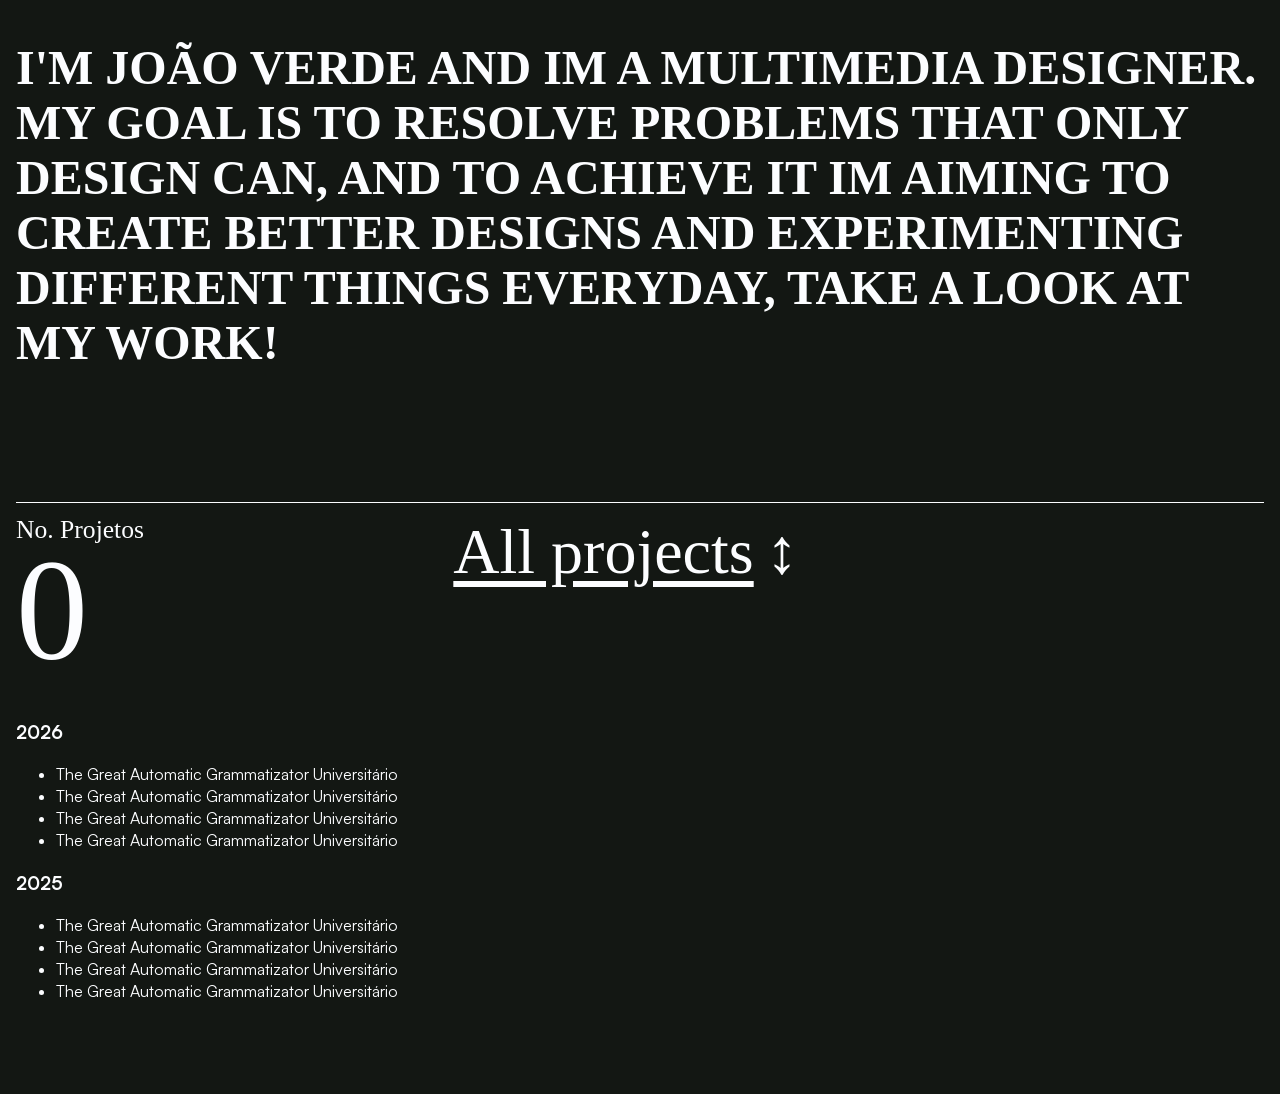
==== index.html @ 36b4adee "adicionar filtro e styles da pagina" ====
<!DOCTYPE html>
<html lang="en">
<head>
    <meta charset="UTF-8">
    <meta name="viewport" content="width=device-width, initial-scale=1.0">
    <title>João Verde</title>
    <script src="js/head.js"></script>
</head>
<body>
    <div data-component="header"></div>

    <main>
        <section class="hero">
            <h1 class="hero-title">
                I'M JOÃO VERDE AND IM A MULTIMEDIA DESIGNER. MY GOAL IS TO RESOLVE PROBLEMS THAT ONLY DESIGN CAN, AND TO ACHIEVE IT IM AIMING TO CREATE BETTER DESIGNS AND EXPERIMENTING DIFFERENT THINGS EVERYDAY, TAKE A LOOK AT MY WORK!
            </h1>
        </section>
        <section class="projects-section">
         

            <div class="projects-grid" data-project-grid></div>

               <header class="projects-header">
                <div class="project-stats">
                    <span class="stats-label">No. Projetos</span>
                    <span class="stats-number" data-project-count>0</span>
                </div>
                <div class="projects-filter">
                    <button class="filter-toggle" type="button" aria-expanded="false" aria-controls="project-filters">
                        <span data-filter-label>All projects</span>
                        <span data-filter-icon aria-hidden="true">↕</span>
                    </button>
                    <div class="filter-options" id="project-filters" aria-hidden="true"></div>
                </div>
            </header>
            
            <div class="projects-list">
                <div class="year-group">
                    <h3 class="year-title">2026</h3>
                    <ul class="projects-list-items">
                        <li class="project-item">
                            <span class="project-name">The Great Automatic Grammatizator</span>
                            <span class="project-category">Universitário</span>
                        </li>
                        <li class="project-item">
                            <span class="project-name">The Great Automatic Grammatizator</span>
                            <span class="project-category">Universitário</span>
                        </li>
                        <li class="project-item">
                            <span class="project-name">The Great Automatic Grammatizator</span>
                            <span class="project-category">Universitário</span>
                        </li>
                        <li class="project-item">
                            <span class="project-name">The Great Automatic Grammatizator</span>
                            <span class="project-category">Universitário</span>
                        </li>
                    </ul>
                </div>
                <div class="year-group">
                    <h3 class="year-title">2025</h3>
                    <ul class="projects-list-items">
                        <li class="project-item">
                            <span class="project-name">The Great Automatic Grammatizator</span>
                            <span class="project-category">Universitário</span>
                        </li>
                        <li class="project-item">
                            <span class="project-name">The Great Automatic Grammatizator</span>
                            <span class="project-category">Universitário</span>
                        </li>
                        <li class="project-item">
                            <span class="project-name">The Great Automatic Grammatizator</span>
                            <span class="project-category">Universitário</span>
                        </li>
                        <li class="project-item">
                            <span class="project-name">The Great Automatic Grammatizator</span>
                            <span class="project-category">Universitário</span>
                        </li>
                    </ul>
                </div>
            </div>
        </section>

    </main>
    <div data-component="footer"></div>

    <script type="module" src="js/js_import.js"></script>
</body>
</html>
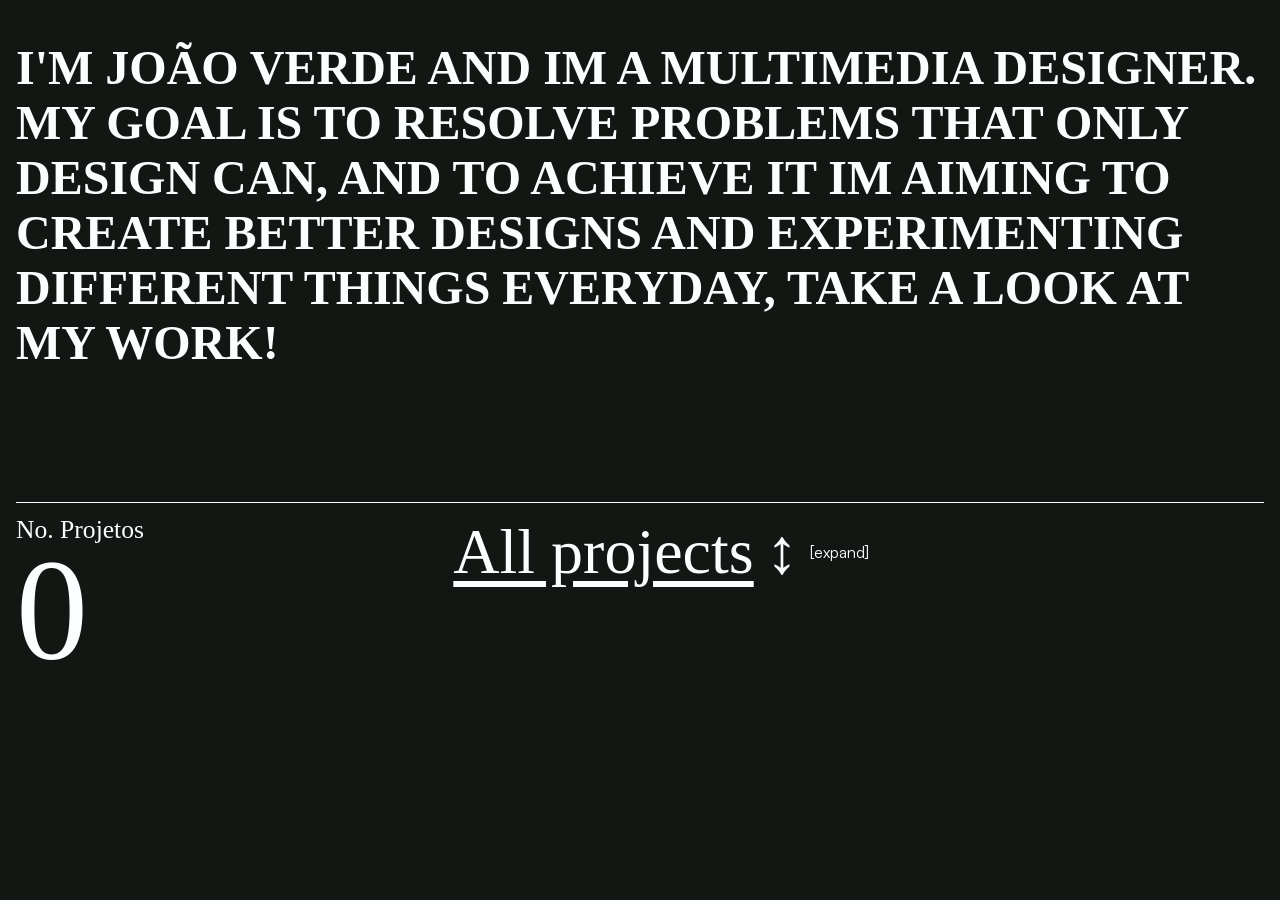
==== commit 8de07667: "adjustments" ====
--- a/index.html
+++ b/index.html
@@ -16,11 +16,8 @@
             </h1>
         </section>
         <section class="projects-section">
-         
-
             <div class="projects-grid" data-project-grid></div>
-
-               <header class="projects-header">
+            <header class="projects-header">
                 <div class="project-stats">
                     <span class="stats-label">No. Projetos</span>
                     <span class="stats-number" data-project-count>0</span>
@@ -29,55 +26,13 @@
                     <button class="filter-toggle" type="button" aria-expanded="false" aria-controls="project-filters">
                         <span data-filter-label>All projects</span>
                         <span data-filter-icon aria-hidden="true">↕</span>
+                        <span class="expand-icon" data-filter-icon aria-hidden="true">[expand]</span>
                     </button>
                     <div class="filter-options" id="project-filters" aria-hidden="true"></div>
                 </div>
             </header>
-            
-            <div class="projects-list">
-                <div class="year-group">
-                    <h3 class="year-title">2026</h3>
-                    <ul class="projects-list-items">
-                        <li class="project-item">
-                            <span class="project-name">The Great Automatic Grammatizator</span>
-                            <span class="project-category">Universitário</span>
-                        </li>
-                        <li class="project-item">
-                            <span class="project-name">The Great Automatic Grammatizator</span>
-                            <span class="project-category">Universitário</span>
-                        </li>
-                        <li class="project-item">
-                            <span class="project-name">The Great Automatic Grammatizator</span>
-                            <span class="project-category">Universitário</span>
-                        </li>
-                        <li class="project-item">
-                            <span class="project-name">The Great Automatic Grammatizator</span>
-                            <span class="project-category">Universitário</span>
-                        </li>
-                    </ul>
-                </div>
-                <div class="year-group">
-                    <h3 class="year-title">2025</h3>
-                    <ul class="projects-list-items">
-                        <li class="project-item">
-                            <span class="project-name">The Great Automatic Grammatizator</span>
-                            <span class="project-category">Universitário</span>
-                        </li>
-                        <li class="project-item">
-                            <span class="project-name">The Great Automatic Grammatizator</span>
-                            <span class="project-category">Universitário</span>
-                        </li>
-                        <li class="project-item">
-                            <span class="project-name">The Great Automatic Grammatizator</span>
-                            <span class="project-category">Universitário</span>
-                        </li>
-                        <li class="project-item">
-                            <span class="project-name">The Great Automatic Grammatizator</span>
-                            <span class="project-category">Universitário</span>
-                        </li>
-                    </ul>
-                </div>
-            </div>
+
+            <div class="projects-list" data-project-list></div>
         </section>
 
     </main>
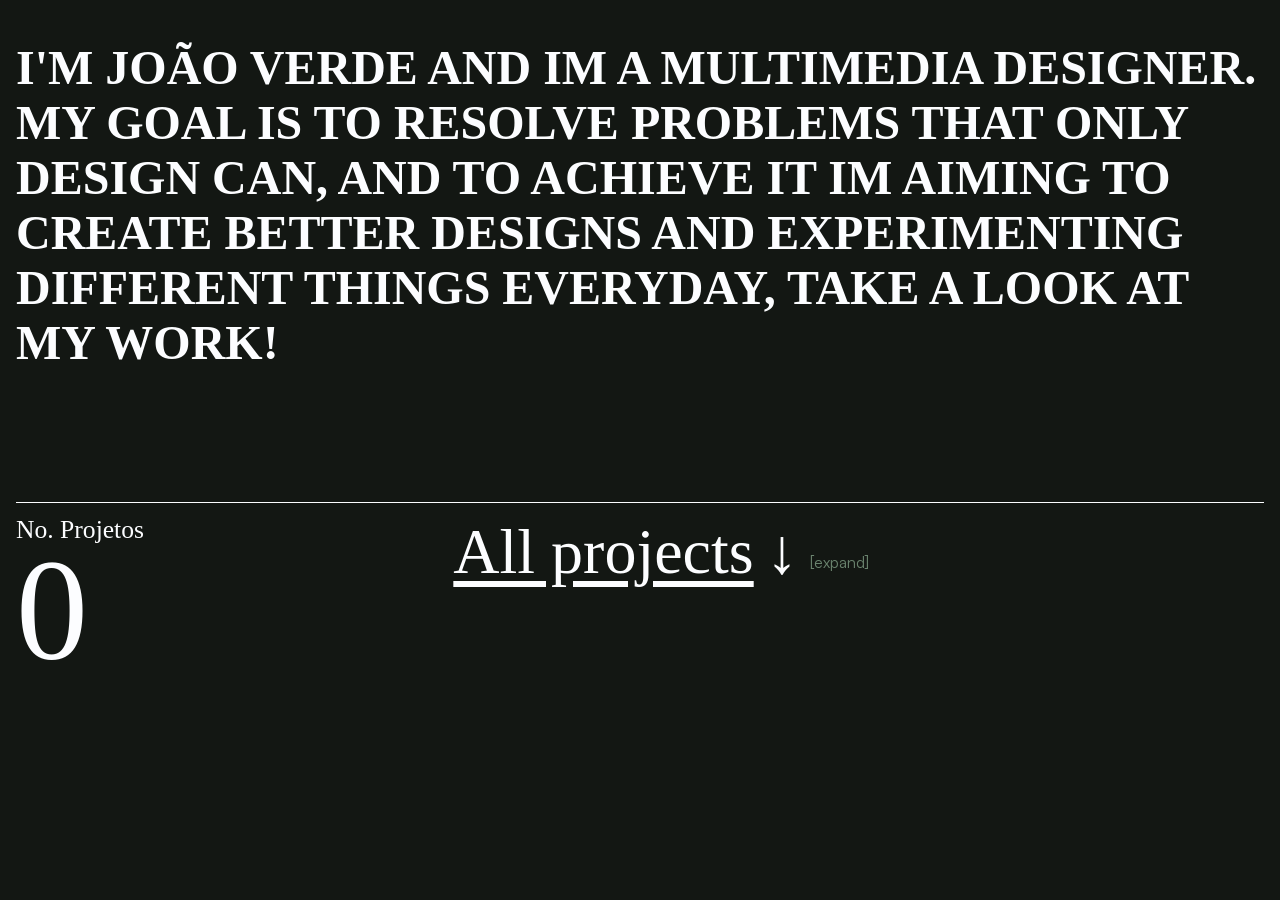
==== commit b542931b: "cursor + project-list" ====
--- a/index.html
+++ b/index.html
@@ -25,7 +25,7 @@
                 <div class="projects-filter">
                     <button class="filter-toggle" type="button" aria-expanded="false" aria-controls="project-filters">
                         <span data-filter-label>All projects</span>
-                        <span data-filter-icon aria-hidden="true">↕</span>
+                        <span data-filter-icon aria-hidden="true">↓</span>
                         <span class="expand-icon" data-filter-icon aria-hidden="true">[expand]</span>
                     </button>
                     <div class="filter-options" id="project-filters" aria-hidden="true"></div>
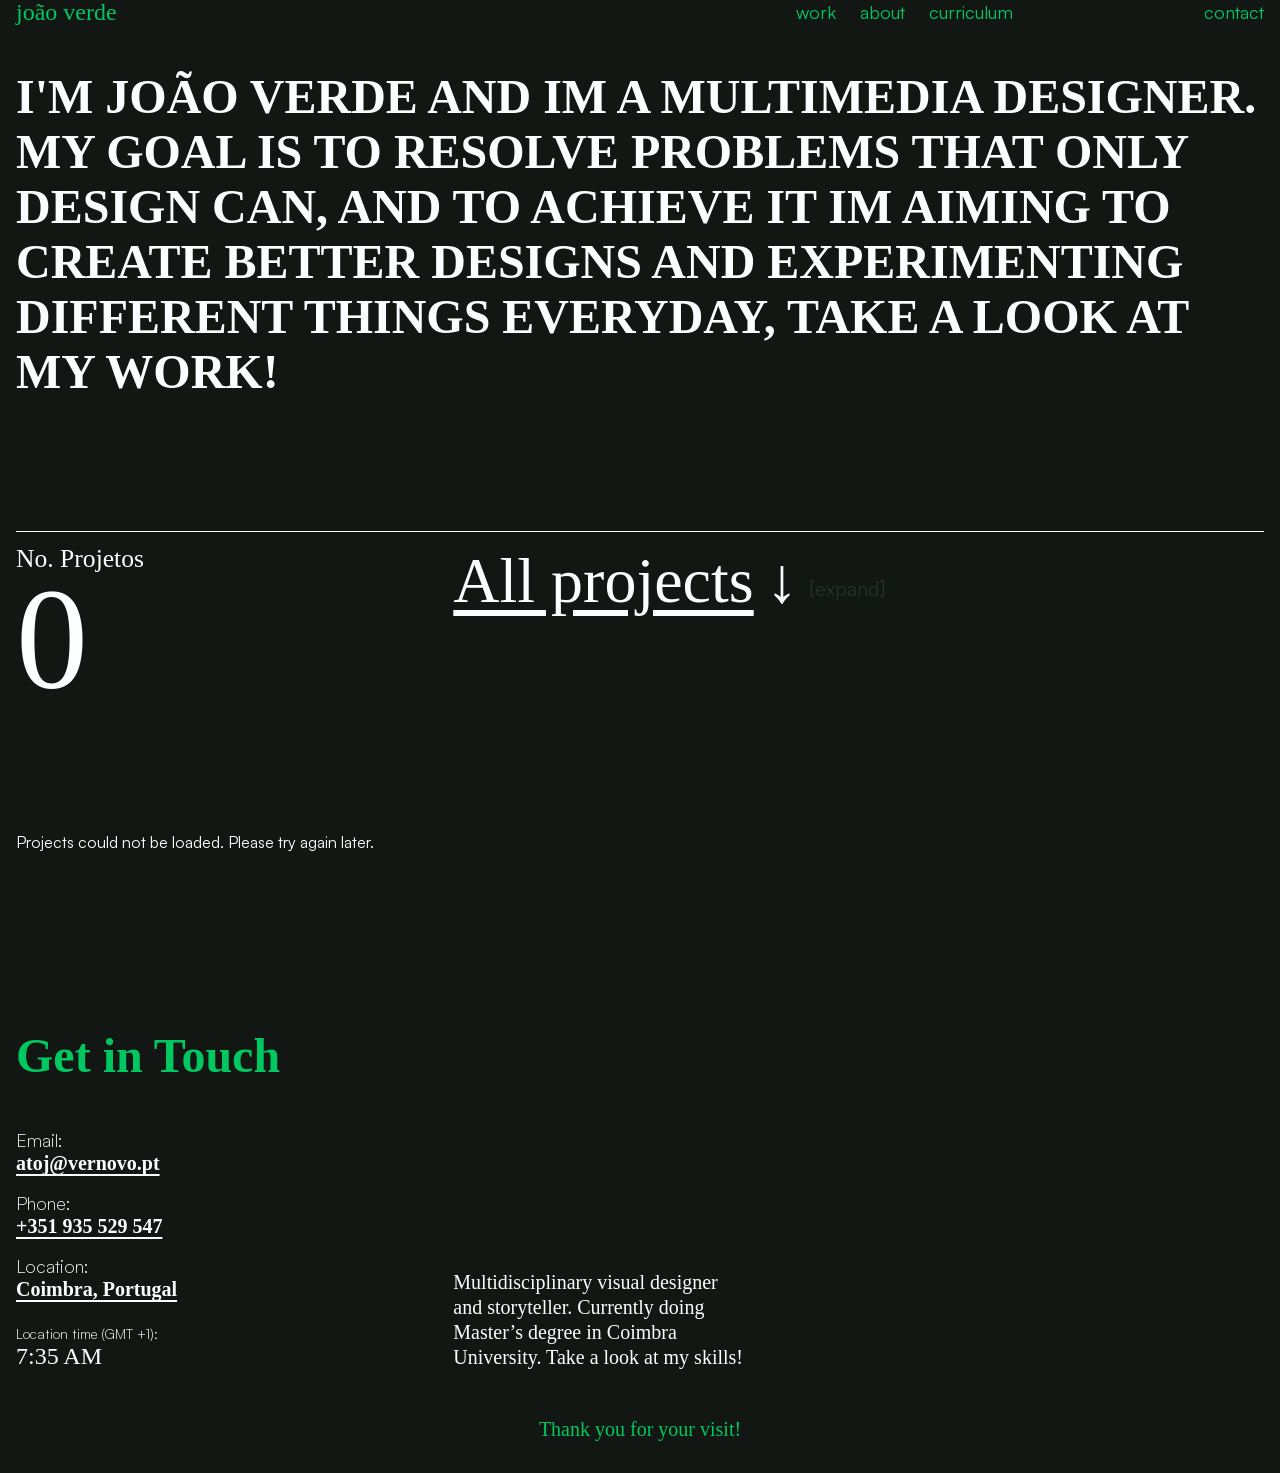
==== commit 25c51298: "page details" ====
--- a/index.html
+++ b/index.html
@@ -34,6 +34,60 @@
 
             <div class="projects-list" data-project-list></div>
         </section>
+        <template id="project-detail-template">
+            <article class="project-detail-page">
+                <nav class="topbar" aria-label="Project navigation">
+                    <button class="topbar__link project-detail-close" type="button">Close</button>
+                    <a class="topbar__link" href="#" data-project-website hidden>Open Website</a>
+                </nav>
+
+
+
+
+                
+                <div class="page">
+                    <header class="project-header">
+                        <h1 class="title project-detail-title"></h1>
+                        <div class="project-header__row">
+                            <div class="project-header__info">
+                                <p class="summary project-detail-summary"></p>
+                                <ul class="tags project-detail-tags"></ul>
+                            </div>
+                            <a class="btn project-detail-about" href="#project-detail-content">About Project +</a>
+                        </div>
+                    </header>
+
+                    <div class="media media--hero project-detail-hero"></div>
+
+                    <p class="statement statement--center project-detail-statement"></p>
+
+                    <div class="grid-2 project-detail-gallery">
+                        <template id="project-detail-image-template">
+                            <div class="media media--tall project-detail-media"></div>
+                        </template>
+                    </div>
+
+                    <p class="statement statement--left project-detail-statement"></p>
+
+                    <div class="grid-2">
+                        <div class="media media--tall project-detail-secondary-media"></div>
+                    </div>
+
+                    <section id="project-detail-content" class="project-detail-content">
+                        <h2 class="project-detail-content-title">About the project</h2>
+                        <p class="project-detail-description"></p>
+                    </section>
+
+                    <footer class="next">
+                        <p class="next__label">Next Project</p>
+                        <h2 class="title next-project-title"></h2>
+                        <p class="summary next-project-summary"></p>
+                        <ul class="tags next-project-tags"></ul>
+                    </footer>
+                </div>
+            </article>
+        </template>
+        <div data-project-detail aria-hidden="true"></div>
 
     </main>
     <div data-component="footer"></div>
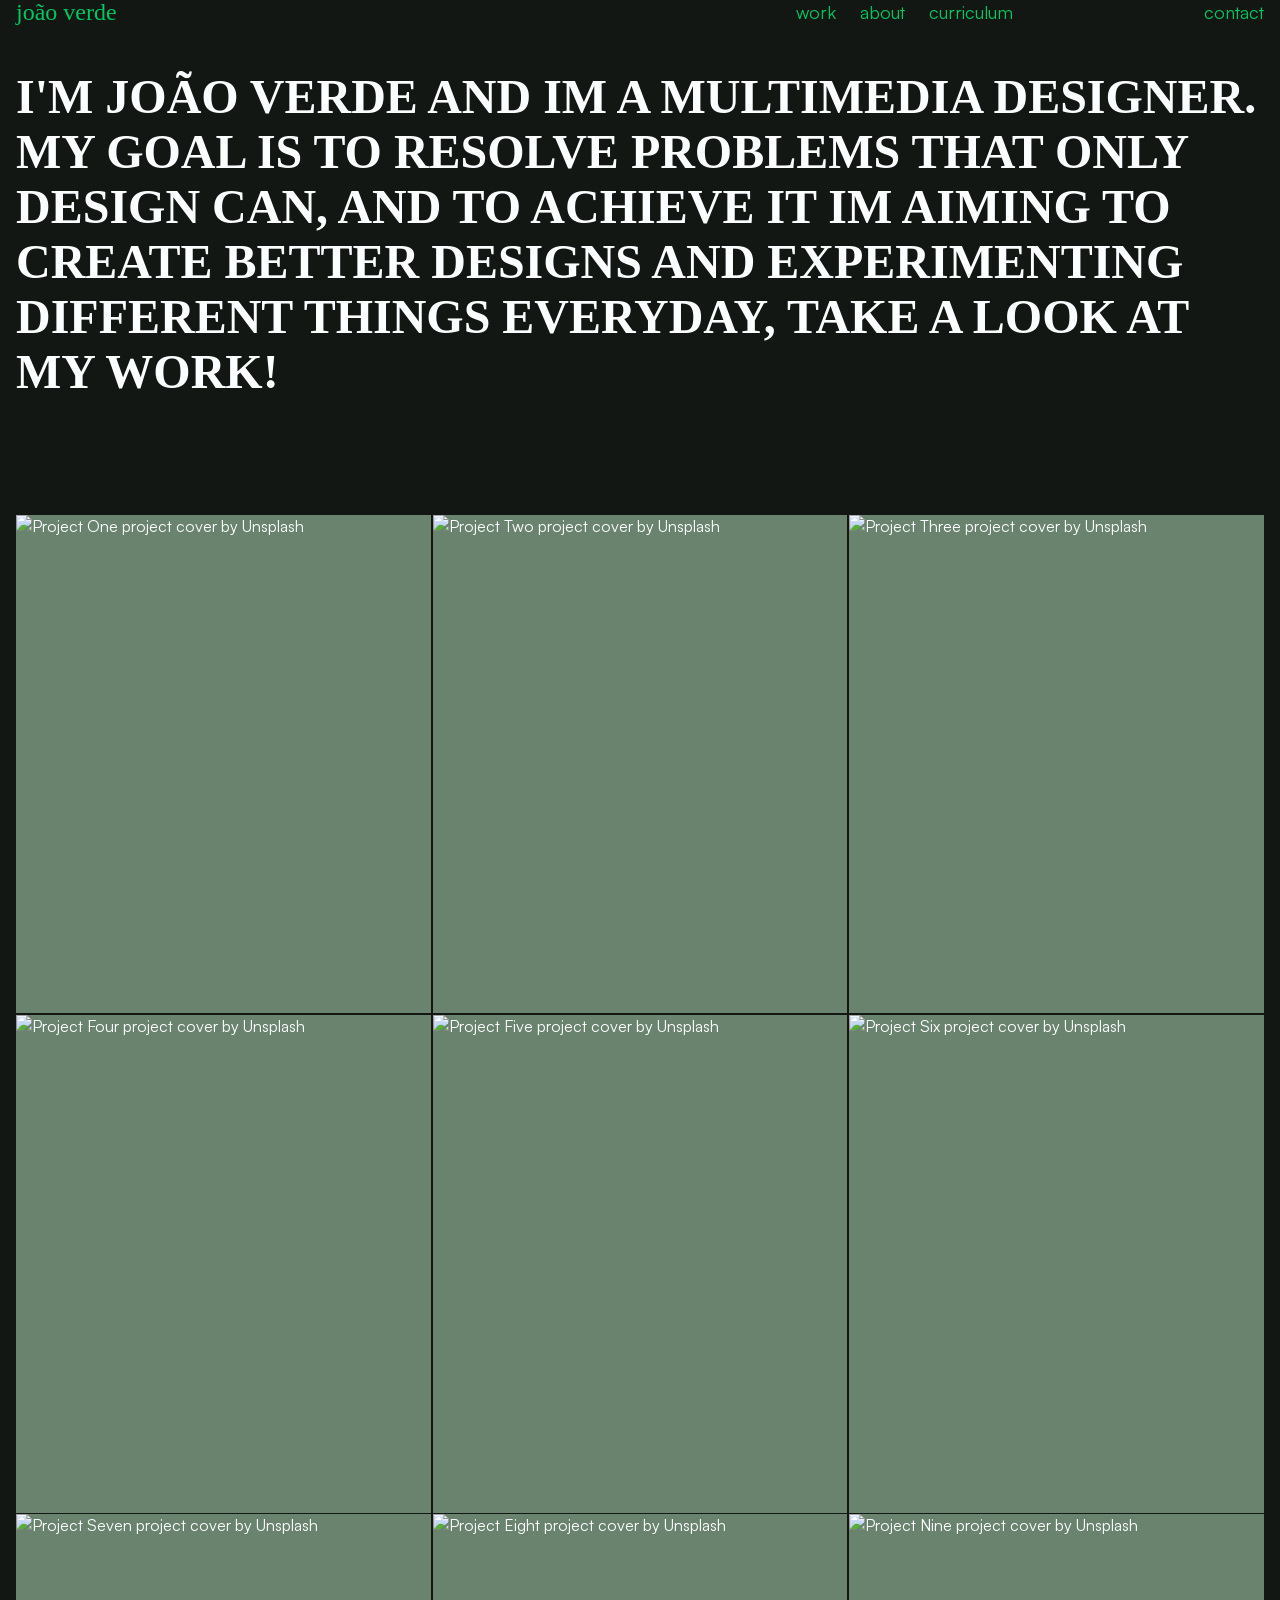
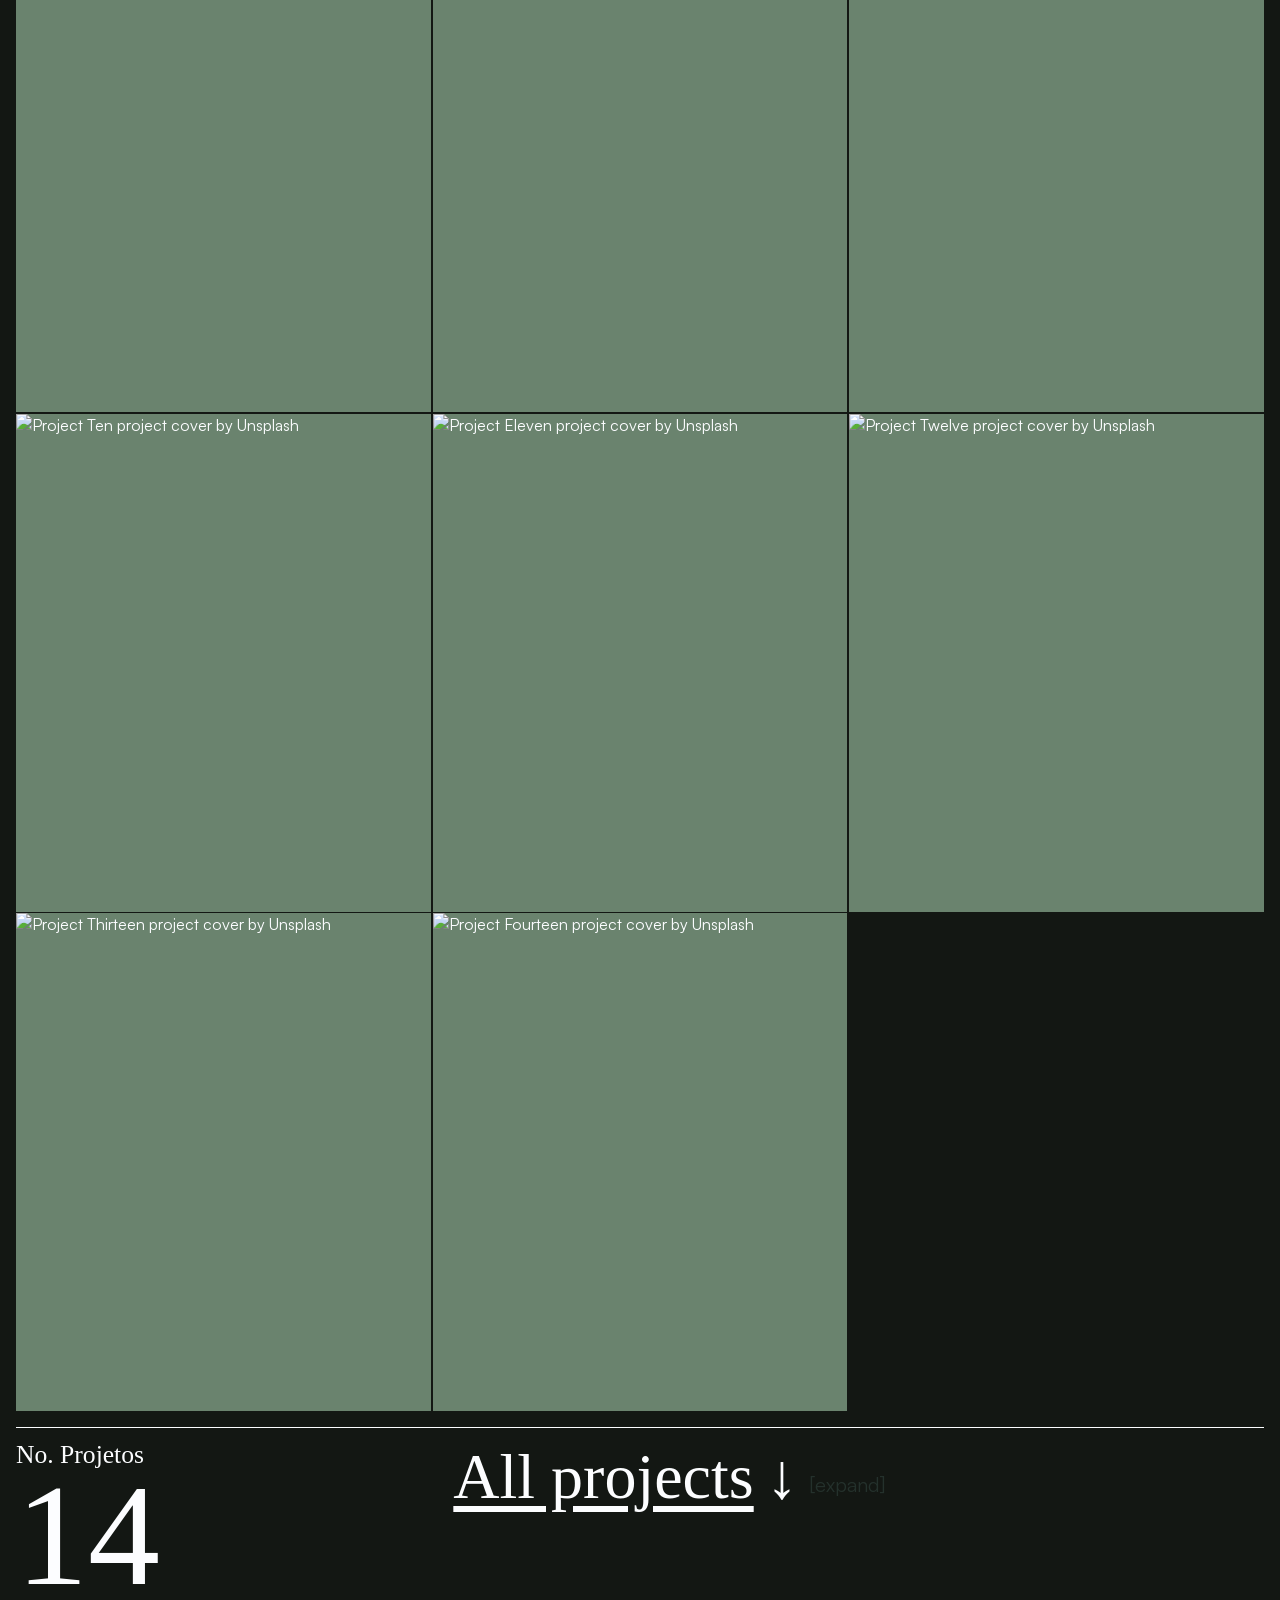
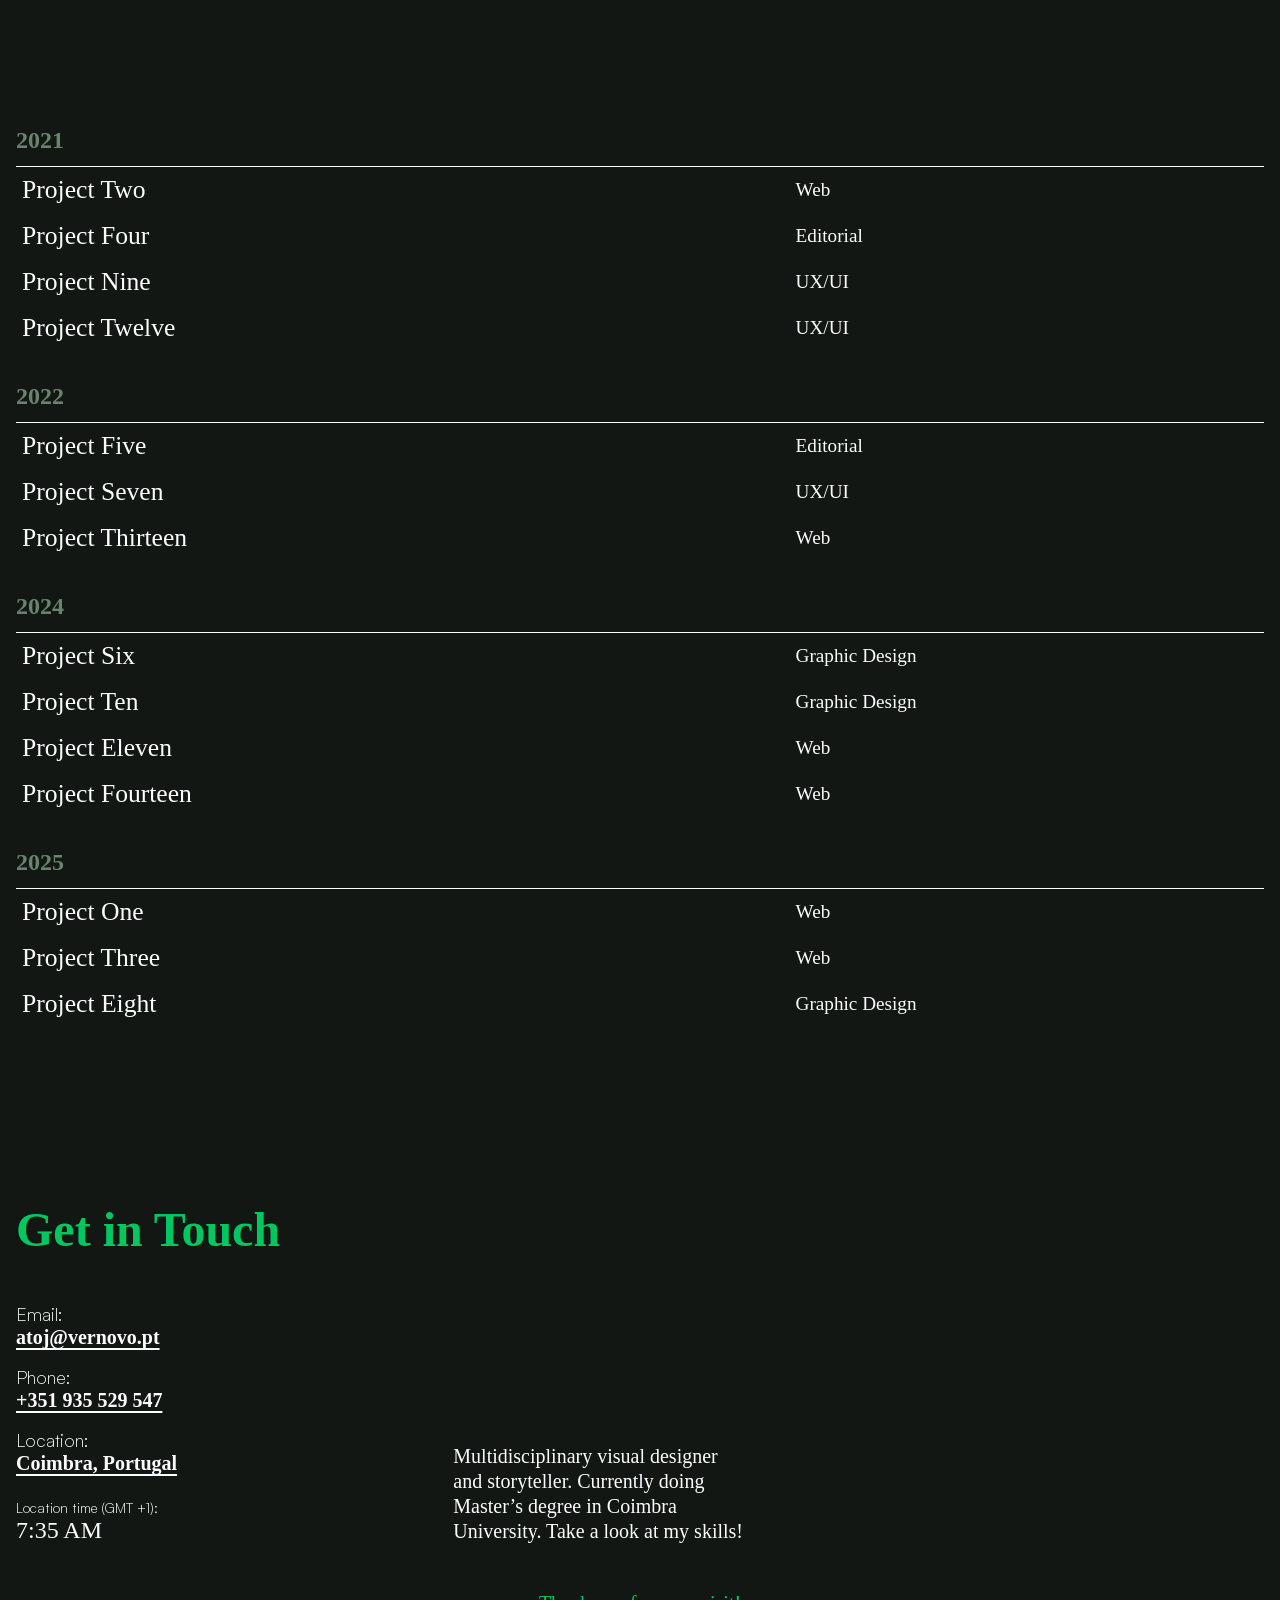
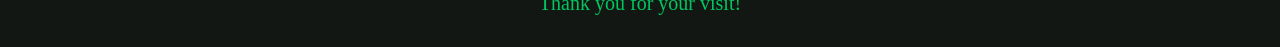
==== commit e20360bd: "about page implement" ====
--- a/index.html
+++ b/index.html
@@ -4,7 +4,7 @@
     <meta charset="UTF-8">
     <meta name="viewport" content="width=device-width, initial-scale=1.0">
     <title>João Verde</title>
-    <script src="js/head.js"></script>
+    <script type="module" src="js/head.js"></script>
 </head>
 <body>
     <div data-component="header"></div>
@@ -40,10 +40,6 @@
                     <button class="topbar__link project-detail-close" type="button">Close</button>
                     <a class="topbar__link" href="#" data-project-website hidden>Open Website</a>
                 </nav>
-
-
-
-
                 
                 <div class="page">
                     <header class="project-header">
@@ -53,9 +49,22 @@
                                 <p class="summary project-detail-summary"></p>
                                 <ul class="tags project-detail-tags"></ul>
                             </div>
-                            <a class="btn project-detail-about" href="#project-detail-content">About Project +</a>
                         </div>
                     </header>
+
+                    <button
+                        class="btn project-detail-about"
+                        type="button"
+                        aria-expanded="false"
+                        aria-controls="project-detail-content"
+                    >
+                        About Project +
+                    </button>
+
+                    <section id="project-detail-content" class="project-detail-content">
+                        <h2 class="project-detail-content-title">About the project</h2>
+                        <p class="project-detail-description"></p>
+                    </section>
 
                     <div class="media media--hero project-detail-hero"></div>
 
@@ -73,16 +82,16 @@
                         <div class="media media--tall project-detail-secondary-media"></div>
                     </div>
 
-                    <section id="project-detail-content" class="project-detail-content">
-                        <h2 class="project-detail-content-title">About the project</h2>
-                        <p class="project-detail-description"></p>
-                    </section>
-
-                    <footer class="next">
-                        <p class="next__label">Next Project</p>
+                    <footer class="next project-header">
+                        <p class="next__label">next project</p>
                         <h2 class="title next-project-title"></h2>
-                        <p class="summary next-project-summary"></p>
-                        <ul class="tags next-project-tags"></ul>
+                        <div class="project-header__row">
+                            <div class="project-header__info">
+                                <p class="summary next-project-summary"></p>
+                                <ul class="tags next-project-tags"></ul>
+                            </div>
+                            <button class="btn next-project-link" type="button">Next Project →</button>
+                        </div>
                     </footer>
                 </div>
             </article>
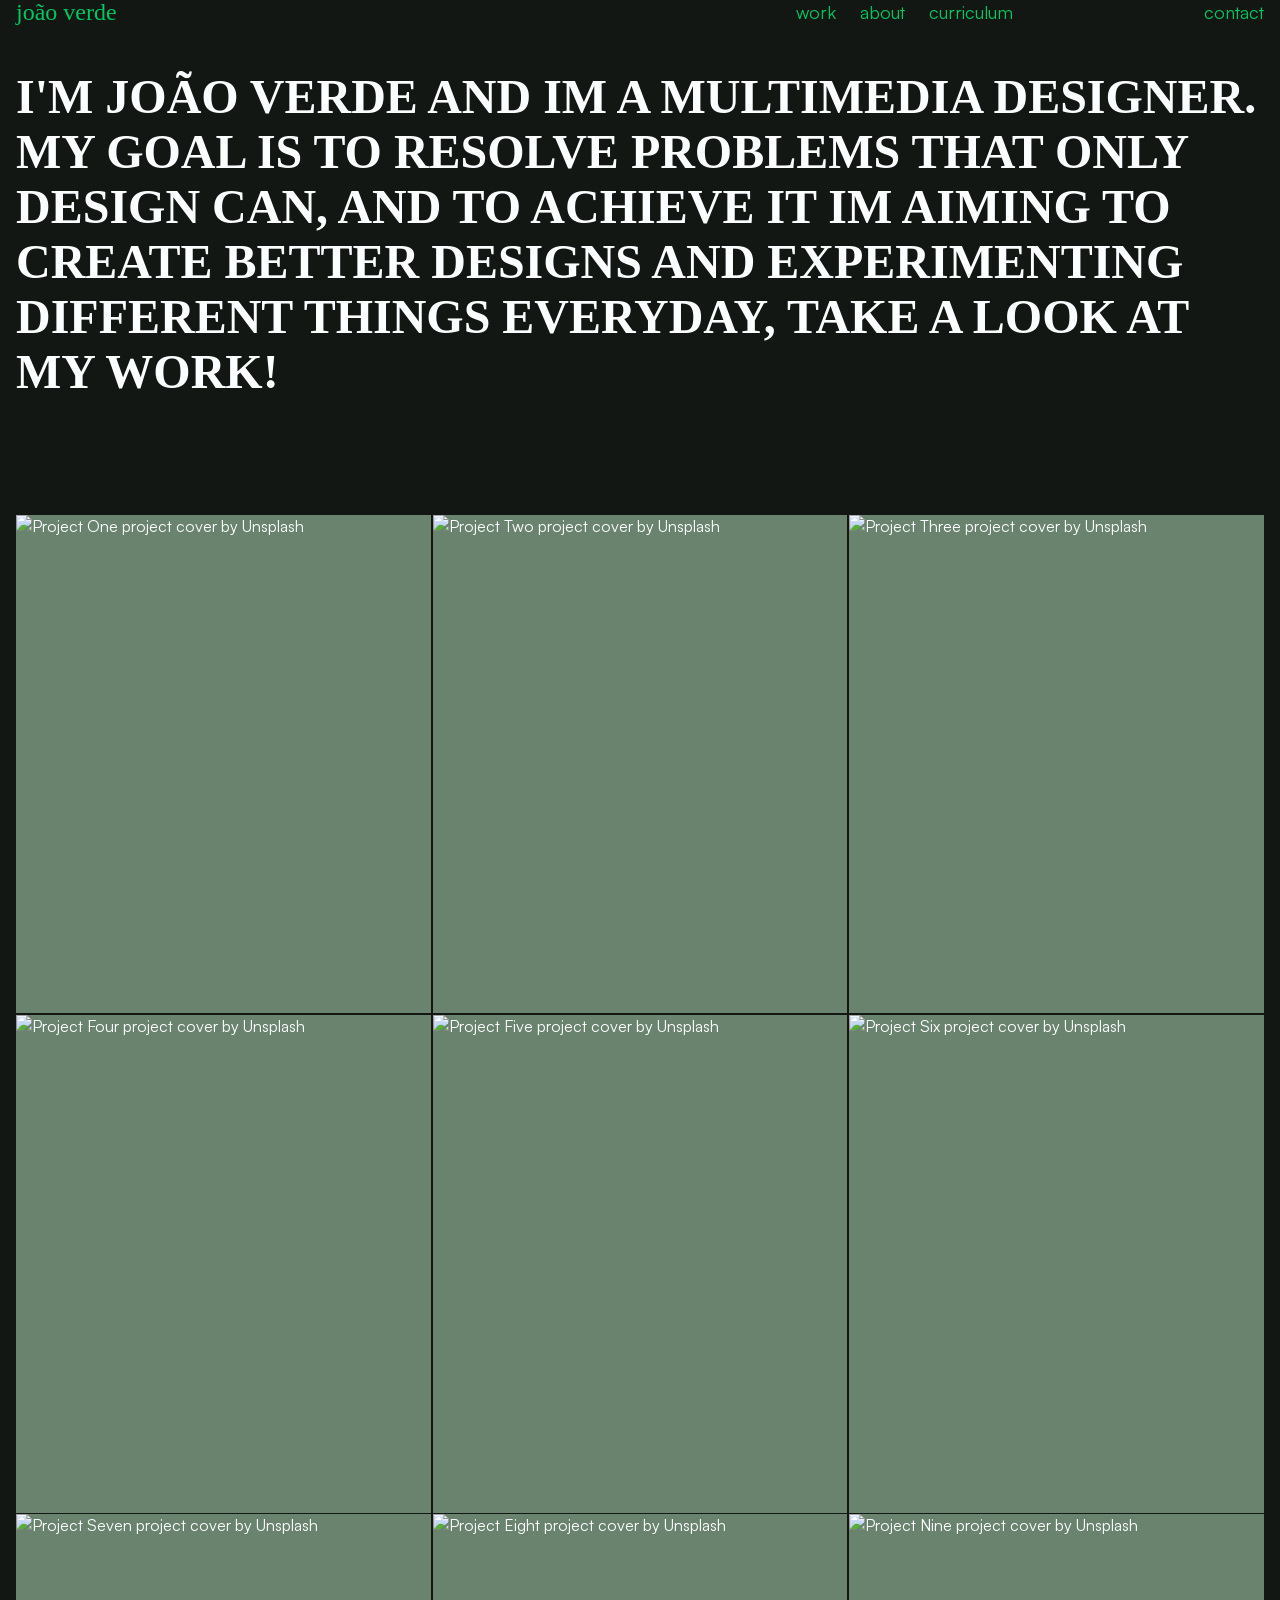
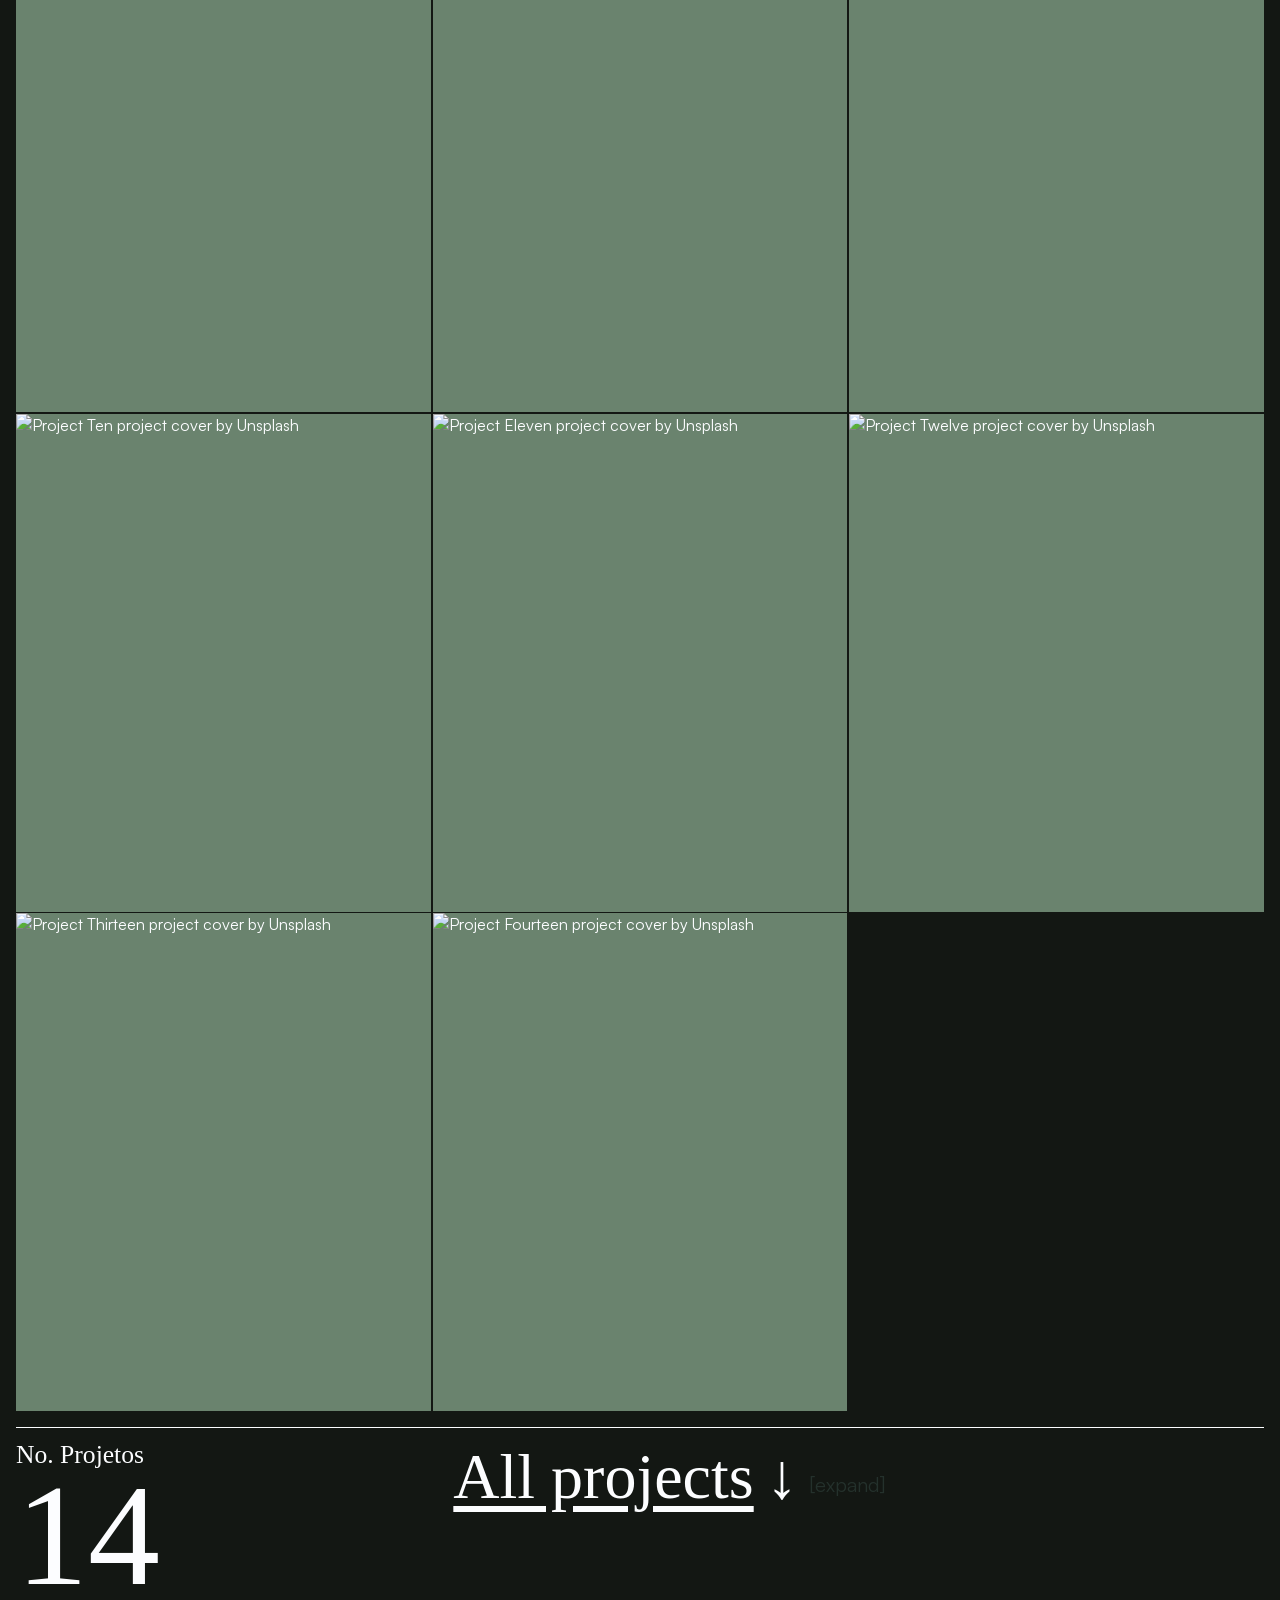
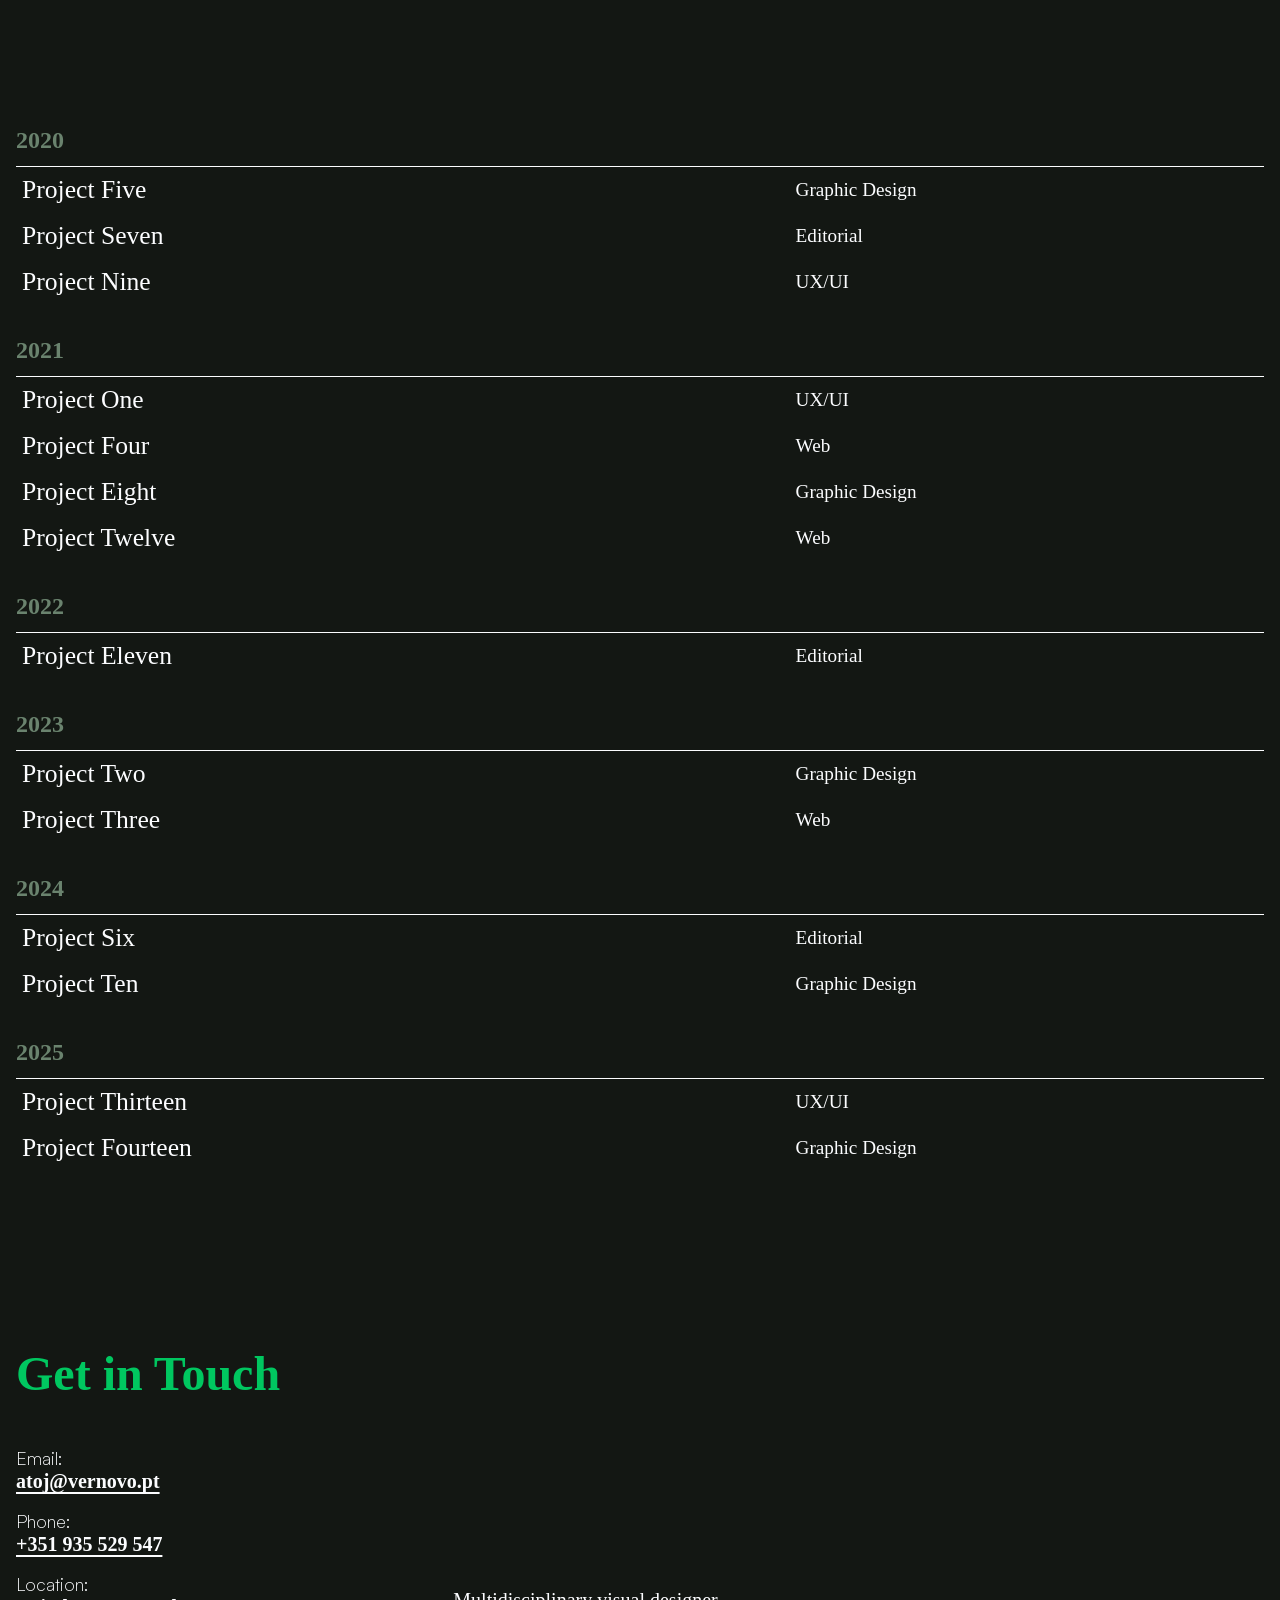
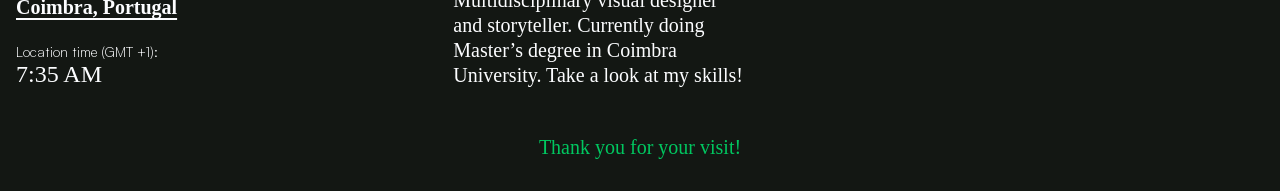
==== commit d9976bcc: "fixes" ====
--- a/index.html
+++ b/index.html
@@ -63,7 +63,7 @@
 
                     <section id="project-detail-content" class="project-detail-content">
                         <h2 class="project-detail-content-title">About the project</h2>
-                        <p class="project-detail-description"></p>
+                        <div class="project-detail-description"></div>
                     </section>
 
                     <div class="media media--hero project-detail-hero"></div>
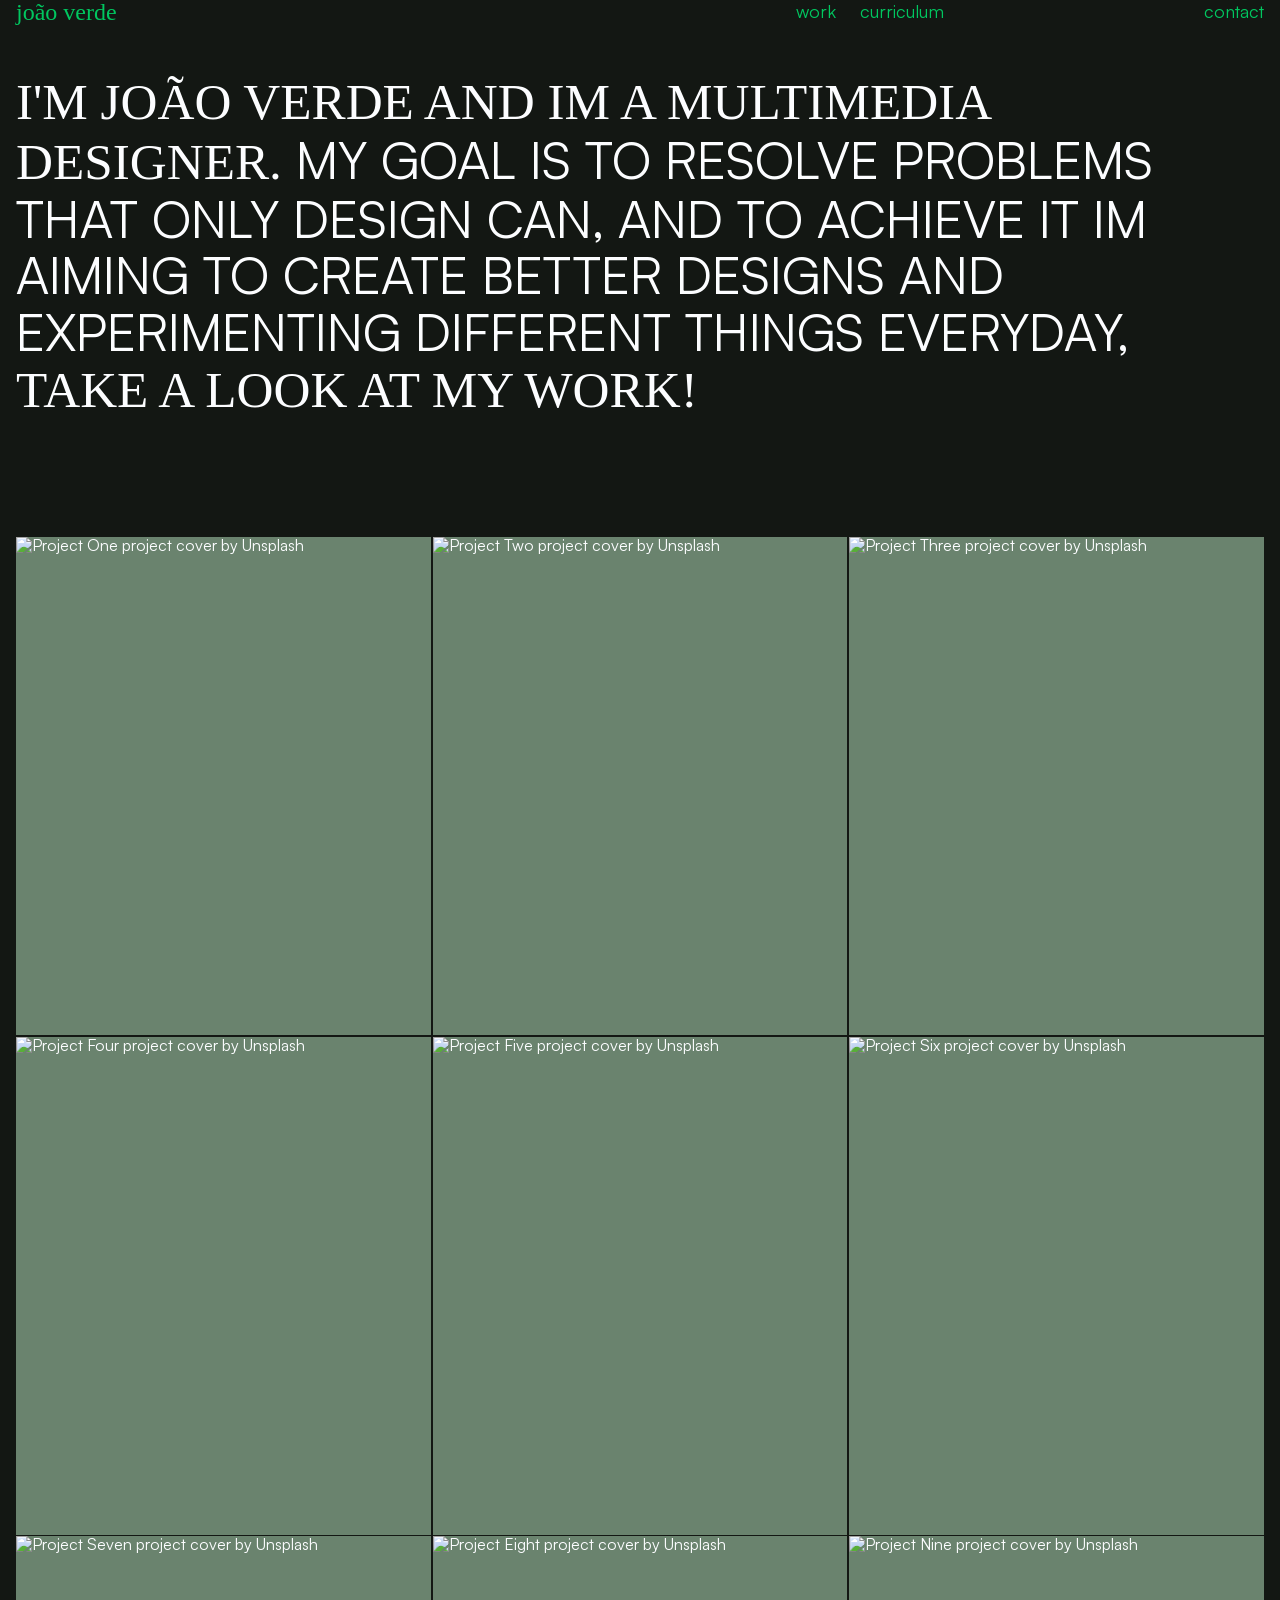
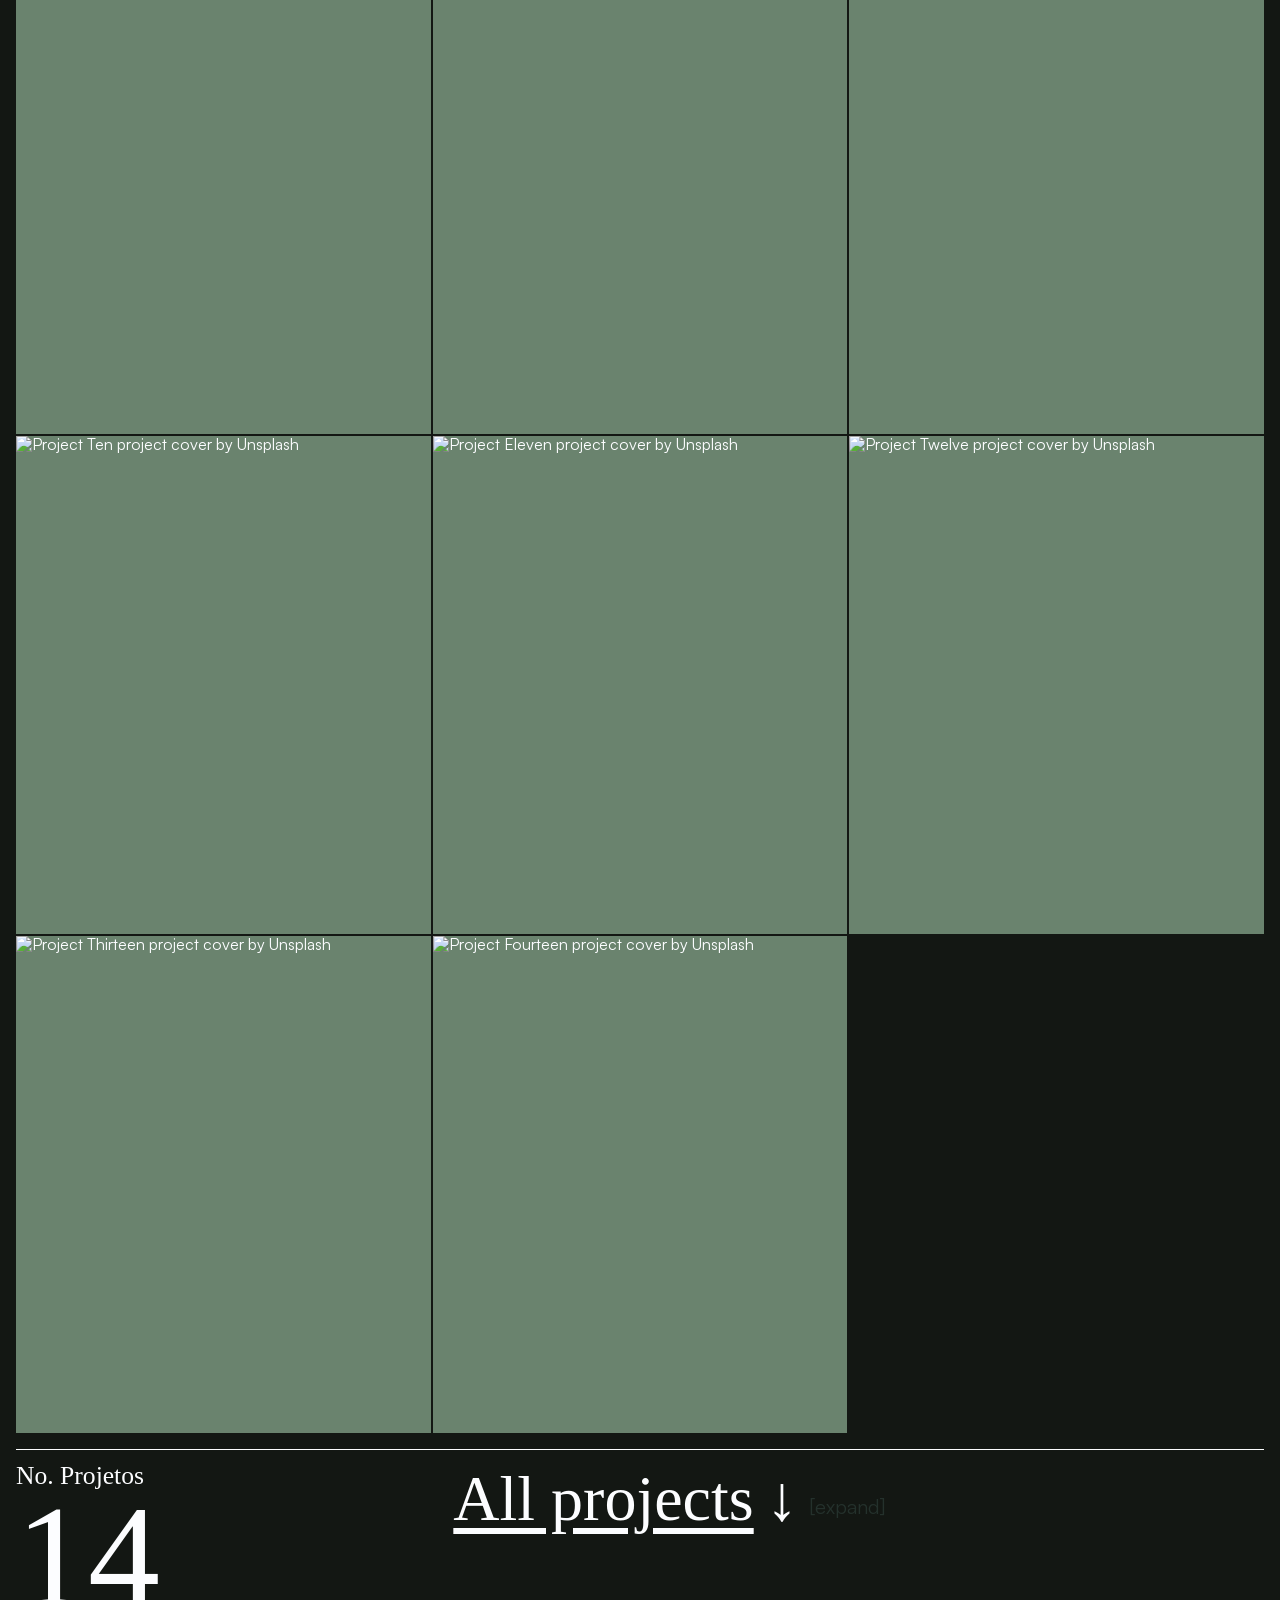
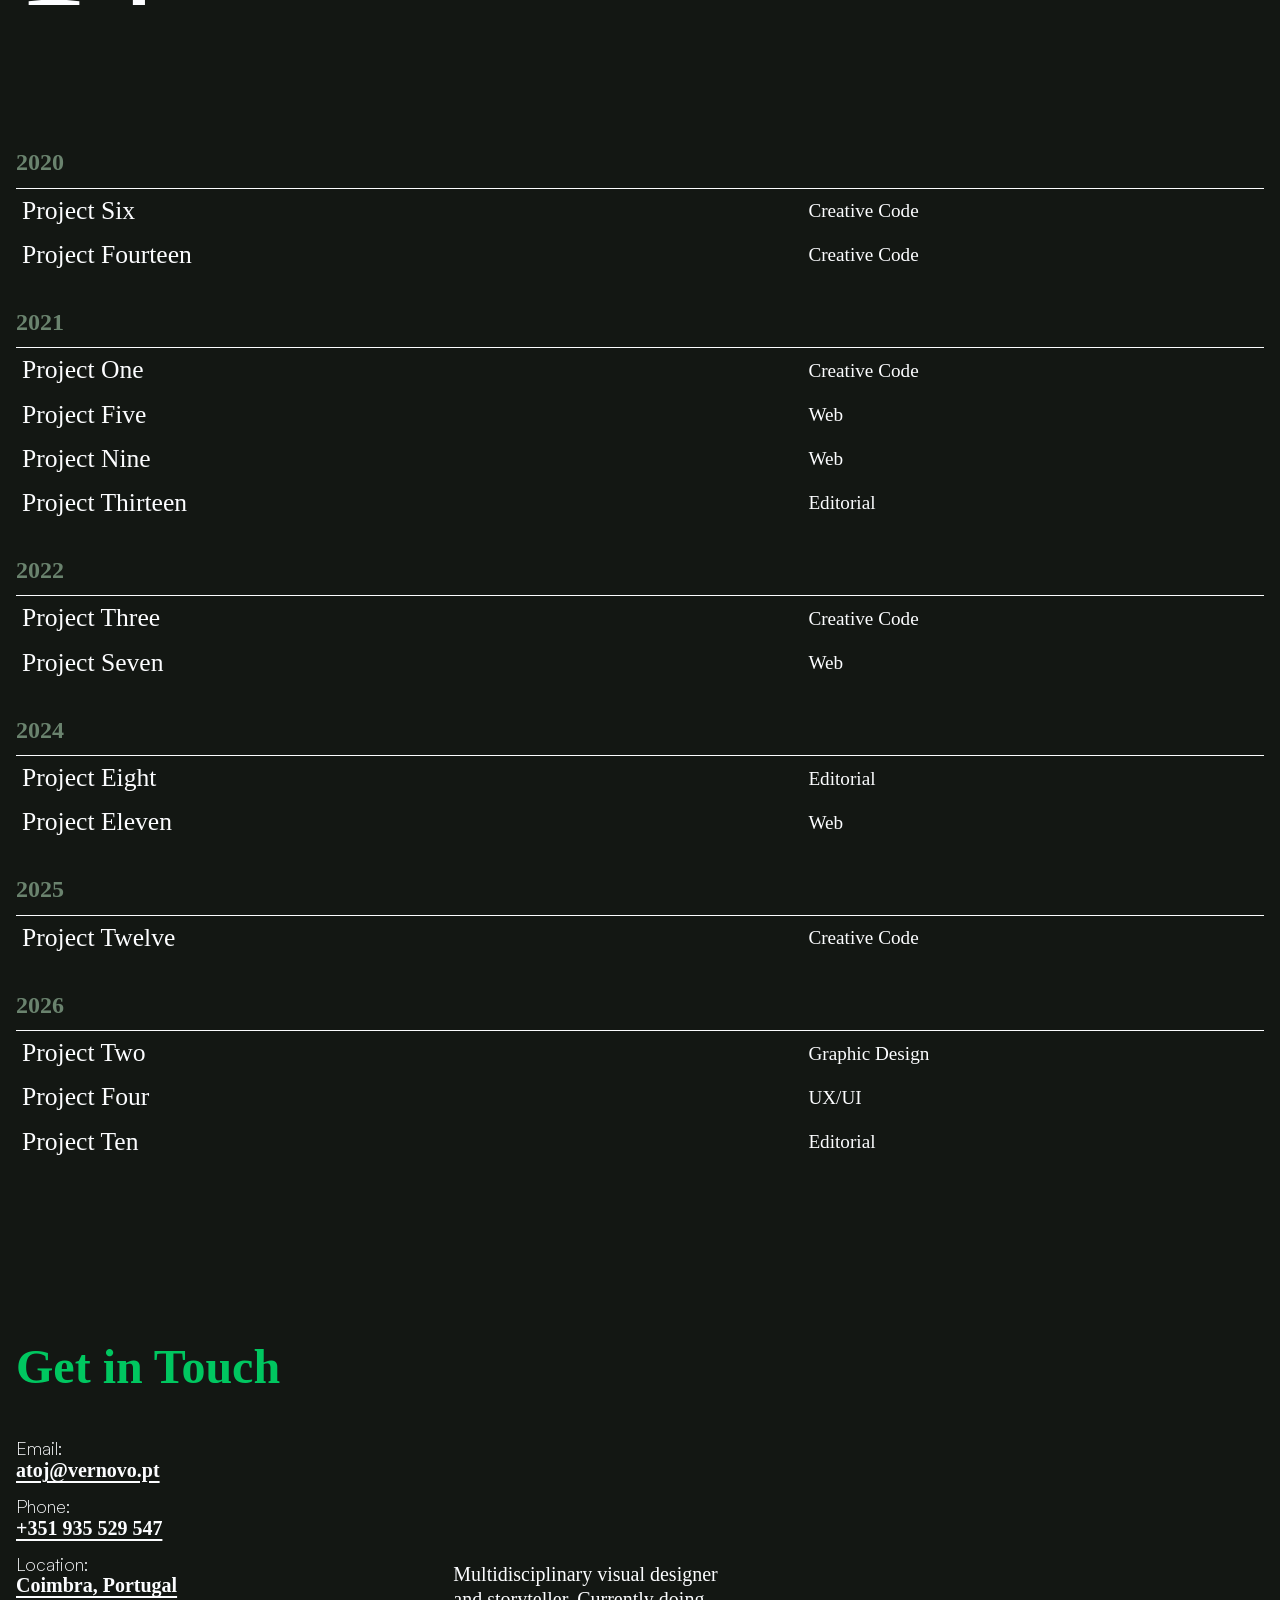
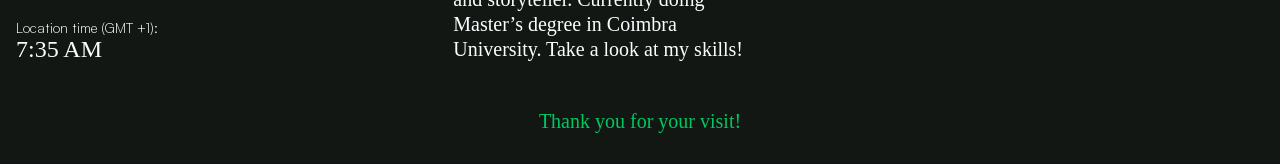
==== commit 4feec985: "legibility fixes" ====
--- a/index.html
+++ b/index.html
@@ -12,7 +12,9 @@
     <main>
         <section class="hero">
             <h1 class="hero-title">
-                I'M JOÃO VERDE AND IM A MULTIMEDIA DESIGNER. MY GOAL IS TO RESOLVE PROBLEMS THAT ONLY DESIGN CAN, AND TO ACHIEVE IT IM AIMING TO CREATE BETTER DESIGNS AND EXPERIMENTING DIFFERENT THINGS EVERYDAY, TAKE A LOOK AT MY WORK!
+                <span class="hero-title__highlight">I'M JOÃO VERDE AND IM A MULTIMEDIA DESIGNER.</span>
+                MY GOAL IS TO RESOLVE PROBLEMS THAT ONLY DESIGN CAN, AND TO ACHIEVE IT IM AIMING TO CREATE BETTER DESIGNS AND EXPERIMENTING DIFFERENT THINGS EVERYDAY,
+                <span class="hero-title__highlight">TAKE A LOOK AT MY WORK!</span>
             </h1>
         </section>
         <section class="projects-section">
